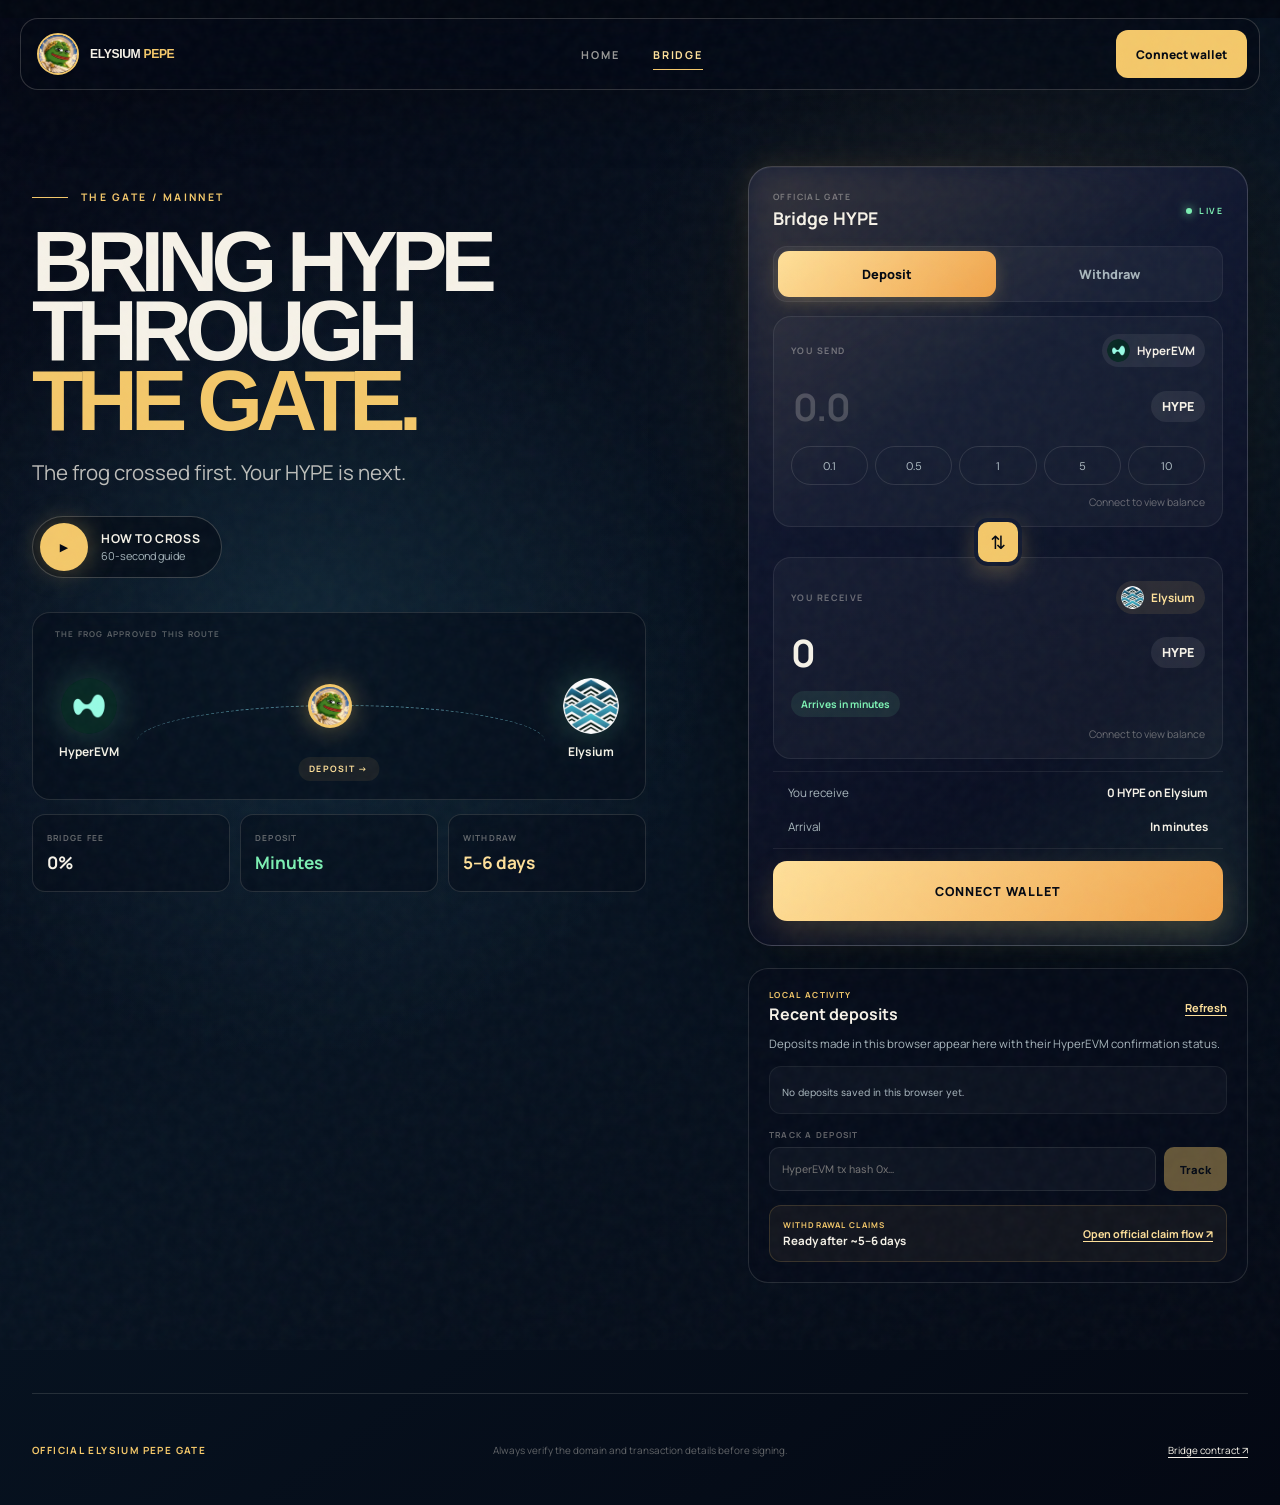
==== bridge/index.html @ a887db64 "Add Elysium Pepe bridge and celestial gate pass" ====
<!doctype html>
<html lang="en">
  <head>
    <meta charset="UTF-8" />
    <meta name="viewport" content="width=device-width, initial-scale=1.0" />
    <meta name="description" content="Bridge HYPE between HyperEVM and Elysium through the official Elysium gateway." />
    <meta property="og:title" content="Elysium Pepe Bridge — Cross the Gate" />
    <meta property="og:description" content="The frog crossed first. Your HYPE is next." />
    <meta property="og:type" content="website" />
    <meta property="og:url" content="https://elysiumpepe.xyz/bridge/" />
    <meta property="og:image" content="https://elysiumpepe.xyz/assets/elysium-pepe-banner.webp" />
    <meta name="twitter:card" content="summary_large_image" />
    <meta name="theme-color" content="#030a11" />
    <title>Elysium Pepe Bridge — Cross the Gate</title>
    <link rel="canonical" href="https://elysiumpepe.xyz/bridge/" />
    <link rel="icon" href="../assets/elysium-pepe-avatar.webp" />
    <link rel="preconnect" href="https://fonts.googleapis.com" />
    <link rel="preconnect" href="https://fonts.gstatic.com" crossorigin />
    <link href="https://fonts.googleapis.com/css2?family=DM+Sans:wght@400;500;600;700&family=Manrope:wght@400;500;600;700;800&family=Syncopate:wght@400;700&display=swap" rel="stylesheet" />
    <link rel="stylesheet" href="bridge.css?v=20261029-1" />
    <script src="bridge.js?v=20261029-1" defer></script>
  </head>
  <body>
    <a class="skip-link" href="#bridge-main">Skip to bridge</a>
    <div class="bridge-grain" aria-hidden="true"></div>
    <div class="orbit-field" aria-hidden="true"><i></i><i></i><i></i></div>

    <header class="bridge-header">
      <a class="bridge-brand" href="/" aria-label="Elysium Pepe home">
        <img src="../assets/elysium-pepe-avatar.webp" alt="" />
        <span>ELYSIUM <b>PEPE</b></span>
      </a>
      <nav aria-label="Primary navigation">
        <a href="/">Home</a>
        <a class="is-active" href="/bridge/" aria-current="page">Bridge</a>
      </nav>
      <button class="wallet-button" type="button" data-connect>Connect wallet</button>
    </header>

    <main id="bridge-main" class="bridge-layout">
      <section class="bridge-story" aria-labelledby="bridge-title">
        <p class="bridge-kicker"><span></span> THE GATE / MAINNET</p>
        <h1 id="bridge-title">BRING HYPE<br />THROUGH<br /><em>THE GATE.</em></h1>
        <p class="bridge-lead">The frog crossed first. Your HYPE is next.</p>
        <button class="guide-button" type="button" data-guide-open>
          <span class="play-icon" aria-hidden="true">▶</span>
          <span><strong>How to cross</strong><small>60-second guide</small></span>
        </button>

        <div class="route-card" aria-label="Bridge route from HyperEVM to Elysium">
          <div class="route-node">
            <img src="../assets/hyperevm.png" alt="HyperEVM" />
            <strong>HyperEVM</strong>
          </div>
          <div class="route-line" aria-hidden="true">
            <span class="route-frog"><img src="../assets/elysium-pepe-avatar.webp" alt="" /></span>
          </div>
          <div class="route-node route-node-destination">
            <img src="../assets/elysium-chain.png" alt="Elysium" />
            <strong>Elysium</strong>
          </div>
          <span class="route-label" data-route-label>DEPOSIT →</span>
        </div>

        <div class="bridge-facts">
          <div><span>BRIDGE FEE</span><strong>0%</strong></div>
          <div><span>DEPOSIT</span><strong class="mint">Minutes</strong></div>
          <div><span>WITHDRAW</span><strong class="gold">5–6 days</strong></div>
        </div>
      </section>

      <section class="bridge-console" aria-label="HYPE bridge">
        <div class="console-topline">
          <div>
            <span>OFFICIAL GATE</span>
            <strong>Bridge HYPE</strong>
          </div>
          <span class="gate-live"><i></i> LIVE</span>
        </div>

        <div class="direction-tabs" role="group" aria-label="Bridge direction">
          <button type="button" class="is-active" data-direction="deposit" aria-pressed="true">Deposit</button>
          <button type="button" data-direction="withdraw" aria-pressed="false">Withdraw</button>
        </div>

        <div class="amount-card source-card">
          <div class="amount-label">
            <label for="bridge-amount">You send</label>
            <span class="chain-chip" data-source-chain><img src="../assets/hyperevm.png" alt="" /> HyperEVM</span>
          </div>
          <div class="amount-row">
            <input id="bridge-amount" type="text" inputmode="decimal" autocomplete="off" placeholder="0.0" aria-describedby="source-balance" />
            <span class="token-chip">HYPE</span>
          </div>
          <div class="quick-row" role="group" aria-label="Quick amounts">
            <button type="button" data-amount="0.1">0.1</button>
            <button type="button" data-amount="0.5">0.5</button>
            <button type="button" data-amount="1">1</button>
            <button type="button" data-amount="5">5</button>
            <button type="button" data-amount="10">10</button>
          </div>
          <span id="source-balance" class="balance" data-source-balance>Connect to view balance</span>
        </div>

        <button class="switch-button" type="button" data-switch aria-label="Switch bridge direction">⇅</button>

        <div class="amount-card receive-card">
          <div class="amount-label">
            <span>You receive</span>
            <span class="chain-chip chain-chip-elysium" data-destination-chain><img src="../assets/elysium-chain.png" alt="" /> Elysium</span>
          </div>
          <div class="amount-row">
            <output data-receive>0.0</output>
            <span class="token-chip">HYPE</span>
          </div>
          <span class="arrival mint" data-arrival>Arrives in minutes</span>
          <span class="balance" data-destination-balance>Connect to view balance</span>
        </div>

        <dl class="route-summary">
          <div><dt>You receive</dt><dd><span data-summary-amount>0</span> HYPE on <span data-summary-chain>Elysium</span></dd></div>
          <div><dt data-timing-label>Arrival</dt><dd data-timing>In minutes</dd></div>
        </dl>

        <div class="transaction-state" role="status" aria-live="polite" data-phase hidden></div>
        <button class="primary-action" type="button" data-primary>Connect wallet</button>
        <p class="withdraw-note" data-withdraw-note hidden>Withdrawals take two steps: start here, then claim on HyperEVM after the waiting period.</p>
      </section>

      <section class="activity-panel" aria-label="Bridge activity">
        <div class="activity-head">
          <div><span>LOCAL ACTIVITY</span><h2>Recent deposits</h2></div>
          <button type="button" data-refresh>Refresh</button>
        </div>
        <p class="activity-copy">Deposits made in this browser appear here with their HyperEVM confirmation status.</p>
        <ul class="deposit-list" data-deposit-list></ul>
        <form class="track-form" data-track-form>
          <label for="track-hash">Track a deposit</label>
          <div><input id="track-hash" type="text" placeholder="HyperEVM tx hash 0x…" autocomplete="off" spellcheck="false" /><button type="submit" data-track disabled>Track</button></div>
          <p role="alert" data-track-error hidden></p>
        </form>
        <div class="claim-card">
          <div><span>WITHDRAWAL CLAIMS</span><strong>Ready after ~5–6 days</strong></div>
          <a href="https://elysiumcat.com/bridge/" target="_blank" rel="noreferrer">Open official claim flow ↗</a>
        </div>
      </section>
    </main>

    <footer class="bridge-footer">
      <span>OFFICIAL ELYSIUM PEPE GATE</span>
      <p>Always verify the domain and transaction details before signing.</p>
      <a href="https://hyperevmscan.io/address/0xce59f8B65ad41C9DAE4c07A0571a39824bD92cff" target="_blank" rel="noreferrer">Bridge contract ↗</a>
    </footer>

    <dialog class="guide-modal" data-guide-modal aria-labelledby="guide-title">
      <div class="guide-card">
        <button class="modal-close" type="button" data-guide-close aria-label="Close guide">×</button>
        <p>FIELD MANUAL / 001</p>
        <h2 id="guide-title">How to cross the gate</h2>
        <ol>
          <li><span>01</span><div><strong>Connect your wallet</strong><p>Use the address that should receive HYPE on the destination chain.</p></div></li>
          <li><span>02</span><div><strong>Choose a direction</strong><p>Deposit from HyperEVM or start a withdrawal from Elysium.</p></div></li>
          <li><span>03</span><div><strong>Enter HYPE and review</strong><p>The bridge fee is 0%; network gas still applies.</p></div></li>
          <li><span>04</span><div><strong>Confirm in your wallet</strong><p>Deposits arrive in minutes. Withdrawals require a claim after about 5–6 days.</p></div></li>
        </ol>
        <button class="guide-done" type="button" data-guide-close>Got it — open the gate</button>
      </div>
    </dialog>

    <div class="bridge-toast" role="status" aria-live="polite" data-toast></div>
  </body>
</html>
---- bridge/bridge.css ----
:root {
  --night: #030812;
  --night-2: #071321;
  --panel: rgba(8, 15, 31, 0.82);
  --panel-2: rgba(13, 22, 42, 0.9);
  --ivory: #f6f2e8;
  --muted: #a8b6bd;
  --faint: rgba(246, 242, 232, 0.38);
  --line: rgba(246, 242, 232, 0.13);
  --gold: #f4c86a;
  --gold-soft: #ffe19a;
  --cyan: #8eeeff;
  --mint: #7cf0b3;
  --danger: #ff9d9d;
  --shell: min(1280px, calc(100% - 64px));
}

* { box-sizing: border-box; }

html { color-scheme: dark; background: var(--night); }

body {
  min-height: 100vh;
  margin: 0;
  overflow-x: hidden;
  color: var(--ivory);
  background:
    radial-gradient(circle at 23% 42%, rgba(62, 138, 165, .18), transparent 26rem),
    radial-gradient(circle at 78% 20%, rgba(244, 200, 106, .08), transparent 24rem),
    linear-gradient(145deg, #040815, #071321 52%, #040813);
  font-family: "Manrope", "DM Sans", system-ui, sans-serif;
  -webkit-font-smoothing: antialiased;
}

body.modal-open { overflow: hidden; }

button, input { font: inherit; }
button, a { -webkit-tap-highlight-color: transparent; }
a { color: inherit; }
img { display: block; max-width: 100%; }

::selection { color: var(--night); background: var(--gold); }

:focus-visible {
  outline: 2px solid var(--gold-soft);
  outline-offset: 3px;
}

.skip-link {
  position: fixed;
  top: 10px;
  left: 10px;
  z-index: 200;
  padding: 10px 16px;
  color: var(--night);
  background: var(--ivory);
  border-radius: 999px;
  font-weight: 800;
  transform: translateY(-150%);
}

.skip-link:focus { transform: none; }

.bridge-grain {
  position: fixed;
  inset: -50%;
  z-index: 80;
  pointer-events: none;
  opacity: .045;
  background-image: url("data:image/svg+xml,%3Csvg viewBox='0 0 180 180' xmlns='http://www.w3.org/2000/svg'%3E%3Cfilter id='n'%3E%3CfeTurbulence type='fractalNoise' baseFrequency='.9' numOctaves='3' stitchTiles='stitch'/%3E%3C/filter%3E%3Crect width='100%25' height='100%25' filter='url(%23n)' opacity='.8'/%3E%3C/svg%3E");
}

.orbit-field {
  position: fixed;
  inset: 0;
  z-index: -1;
  overflow: hidden;
  pointer-events: none;
}

.orbit-field::before {
  content: "";
  position: absolute;
  inset: 0;
  opacity: .62;
  background-image:
    radial-gradient(circle, rgba(255,255,255,.65) 0 1px, transparent 1.3px),
    radial-gradient(circle, rgba(142,238,255,.44) 0 1px, transparent 1.4px);
  background-size: 131px 131px, 197px 197px;
  background-position: 12px 19px, 55px 76px;
  mask-image: linear-gradient(to bottom, #000, transparent 82%);
}

.orbit-field i {
  position: absolute;
  left: 50%;
  top: 54%;
  width: 140vw;
  aspect-ratio: 2.4;
  border: 1px solid rgba(142,238,255,.15);
  border-radius: 50%;
  transform: translate(-50%, -50%) rotate(-7deg);
}

.orbit-field i:nth-child(2) { width: 112vw; border-color: rgba(244,200,106,.17); transform: translate(-50%, -50%) rotate(8deg); }
.orbit-field i:nth-child(3) { width: 83vw; border-style: dashed; transform: translate(-50%, -50%) rotate(-15deg); }

.bridge-header {
  width: min(1360px, calc(100% - 40px));
  height: 72px;
  margin: 18px auto 0;
  padding: 10px 12px 10px 16px;
  display: grid;
  grid-template-columns: 1fr auto 1fr;
  align-items: center;
  gap: 26px;
  background: rgba(3, 8, 18, .67);
  border: 1px solid rgba(246,242,232,.18);
  border-radius: 18px;
  box-shadow: 0 18px 60px rgba(0,0,0,.24);
  backdrop-filter: blur(18px) saturate(130%);
}

.bridge-brand {
  width: fit-content;
  display: inline-flex;
  align-items: center;
  gap: 11px;
  text-decoration: none;
}

.bridge-brand img {
  width: 42px;
  aspect-ratio: 1;
  object-fit: cover;
  border: 2px solid var(--gold);
  border-radius: 50%;
}

.bridge-brand span {
  font-family: "Syncopate", sans-serif;
  font-size: .76rem;
  font-weight: 700;
  letter-spacing: -.03em;
}

.bridge-brand b { color: var(--gold); }

.bridge-header nav { display: flex; align-items: center; gap: 34px; }

.bridge-header nav a {
  position: relative;
  color: rgba(246,242,232,.62);
  font-size: .68rem;
  font-weight: 700;
  letter-spacing: .16em;
  text-decoration: none;
  text-transform: uppercase;
}

.bridge-header nav a.is-active { color: var(--gold-soft); }

.bridge-header nav a.is-active::after {
  content: "";
  position: absolute;
  right: 0;
  bottom: -8px;
  left: 0;
  height: 1px;
  background: var(--gold);
}

.wallet-button {
  justify-self: end;
  min-height: 48px;
  padding: 0 20px;
  color: var(--night);
  background: var(--gold);
  border: 0;
  border-radius: 12px;
  font-size: .75rem;
  font-weight: 800;
  cursor: pointer;
  transition: transform .2s ease, background .2s ease;
}

.wallet-button:hover { background: var(--gold-soft); transform: translateY(-2px); }
.wallet-button.is-connected { color: var(--mint); background: rgba(124,240,179,.1); border: 1px solid rgba(124,240,179,.3); }

.bridge-layout {
  width: var(--shell);
  margin: 0 auto;
  padding: 76px 0 110px;
  display: grid;
  grid-template-columns: minmax(0, 1fr) 500px;
  grid-template-areas:
    "story console"
    "story activity";
  align-items: start;
  gap: 22px 8vw;
}

.bridge-story { grid-area: story; position: sticky; top: 28px; padding: 24px 0 30px; }

.bridge-kicker {
  margin: 0 0 24px;
  display: flex;
  align-items: center;
  gap: 13px;
  color: var(--gold);
  font-size: .65rem;
  font-weight: 700;
  letter-spacing: .22em;
}

.bridge-kicker span { width: 36px; height: 1px; background: currentColor; }

h1, h2, p { margin-top: 0; }

h1 {
  margin-bottom: 22px;
  font-family: "Syncopate", sans-serif;
  font-size: clamp(3.6rem, 6.6vw, 7.4rem);
  line-height: .82;
  letter-spacing: -.08em;
}

h1 em { color: var(--gold); font-style: normal; }

.bridge-lead { margin-bottom: 30px; color: rgba(246,242,232,.76); font-size: clamp(1.05rem, 1.6vw, 1.32rem); }

.guide-button {
  min-height: 62px;
  padding: 6px 21px 6px 7px;
  display: inline-flex;
  align-items: center;
  gap: 13px;
  color: var(--ivory);
  background: rgba(3,8,18,.54);
  border: 1px solid rgba(246,242,232,.22);
  border-radius: 999px;
  cursor: pointer;
  backdrop-filter: blur(14px);
  transition: transform .2s ease, border-color .2s ease;
}

.guide-button:hover { border-color: var(--gold); transform: translateY(-2px); }

.play-icon {
  width: 48px;
  aspect-ratio: 1;
  display: grid;
  place-items: center;
  color: var(--night);
  background: var(--gold);
  border-radius: 50%;
  font-size: .68rem;
  box-shadow: 0 0 28px rgba(244,200,106,.35);
}

.guide-button > span:last-child { display: grid; gap: 1px; text-align: left; }
.guide-button strong { font-size: .76rem; letter-spacing: .05em; text-transform: uppercase; }
.guide-button small { color: var(--muted); font-size: .68rem; }

.route-card {
  position: relative;
  min-height: 188px;
  margin-top: 34px;
  padding: 28px 26px 22px;
  display: grid;
  grid-template-columns: auto 1fr auto;
  align-items: center;
  gap: 18px;
  background: rgba(4, 12, 25, .62);
  border: 1px solid var(--line);
  border-radius: 18px;
  backdrop-filter: blur(14px);
}

.route-card::before {
  content: "THE FROG APPROVED THIS ROUTE";
  position: absolute;
  top: 15px;
  left: 22px;
  color: rgba(246,242,232,.34);
  font-size: .5rem;
  font-weight: 700;
  letter-spacing: .15em;
}

.route-node { padding-top: 20px; display: grid; justify-items: center; gap: 9px; }
.route-node img { width: 56px; aspect-ratio: 1; object-fit: cover; border-radius: 50%; filter: drop-shadow(0 0 18px rgba(124,240,179,.24)); }
.route-node strong { font-size: .75rem; }

.route-line { position: relative; height: 90px; }

.route-line::before {
  content: "";
  position: absolute;
  left: 0;
  right: 0;
  top: 50%;
  height: 72px;
  border-top: 1px dashed rgba(142,238,255,.5);
  border-radius: 50%;
  transform: translateY(-4px);
}

.route-frog {
  position: absolute;
  left: 42%;
  top: 22%;
  width: 44px;
  aspect-ratio: 1;
  padding: 3px;
  background: var(--gold);
  border-radius: 50%;
  box-shadow: 0 0 26px rgba(244,200,106,.4);
  animation: cross-gate 4.5s ease-in-out infinite alternate;
}

.route-frog img { width: 100%; height: 100%; object-fit: cover; border-radius: 50%; }

@keyframes cross-gate { to { transform: translateX(18px) translateY(-8px) rotate(7deg); } }

.route-label {
  position: absolute;
  left: 50%;
  bottom: 18px;
  padding: 6px 11px;
  color: var(--gold-soft);
  background: rgba(244,200,106,.08);
  border-radius: 999px;
  font-size: .55rem;
  font-weight: 700;
  letter-spacing: .14em;
  transform: translateX(-50%);
}

.bridge-facts { margin-top: 14px; display: grid; grid-template-columns: repeat(3, 1fr); gap: 10px; }

.bridge-facts div {
  min-height: 78px;
  padding: 14px;
  display: grid;
  align-content: center;
  gap: 8px;
  background: rgba(4,12,25,.55);
  border: 1px solid var(--line);
  border-radius: 13px;
}

.bridge-facts span { color: var(--faint); font-size: .52rem; font-weight: 700; letter-spacing: .15em; }
.bridge-facts strong { font-size: 1.08rem; }
.mint { color: var(--mint) !important; }
.gold { color: var(--gold-soft) !important; }

.bridge-console {
  grid-area: console;
  position: relative;
  min-width: 0;
  padding: 24px;
  background: linear-gradient(160deg, rgba(19,27,53,.96), rgba(7,12,28,.96));
  border: 1px solid rgba(246,242,232,.19);
  border-radius: 24px;
  box-shadow: 0 28px 90px rgba(0,0,0,.42), inset 0 1px rgba(255,255,255,.04);
  backdrop-filter: blur(20px) saturate(125%);
}

.bridge-console::before {
  content: "";
  position: absolute;
  inset: -1px;
  z-index: -1;
  border-radius: inherit;
  background: linear-gradient(145deg, rgba(244,200,106,.42), transparent 34%, transparent 70%, rgba(124,240,179,.28));
  filter: blur(14px);
  opacity: .35;
}

.console-topline { margin-bottom: 16px; display: flex; align-items: center; justify-content: space-between; gap: 20px; }
.console-topline > div { display: grid; gap: 3px; }
.console-topline span { color: var(--faint); font-size: .54rem; font-weight: 700; letter-spacing: .16em; }
.console-topline strong { font-size: 1.1rem; }
.console-topline .gate-live { display: flex; align-items: center; gap: 7px; color: var(--mint); }
.gate-live i { width: 6px; aspect-ratio: 1; background: currentColor; border-radius: 50%; box-shadow: 0 0 10px currentColor; }

.direction-tabs {
  padding: 4px;
  display: grid;
  grid-template-columns: 1fr 1fr;
  gap: 4px;
  background: rgba(255,255,255,.045);
  border: 1px solid rgba(255,255,255,.06);
  border-radius: 14px;
}

.direction-tabs button {
  min-height: 46px;
  color: var(--muted);
  background: transparent;
  border: 0;
  border-radius: 11px;
  font-size: .8rem;
  font-weight: 800;
  cursor: pointer;
}

.direction-tabs button.is-active { color: var(--night); background: linear-gradient(135deg, var(--gold-soft), #f0a34a); box-shadow: 0 5px 18px rgba(244,200,106,.24); }
.direction-tabs button:disabled { cursor: not-allowed; opacity: .55; }

.amount-card {
  position: relative;
  padding: 17px;
  background: rgba(255,255,255,.035);
  border: 1px solid rgba(255,255,255,.08);
  border-radius: 18px;
  transition: border-color .2s ease;
}

.source-card { margin-top: 14px; }
.source-card:focus-within { border-color: rgba(244,200,106,.55); }

.amount-label { display: flex; align-items: center; justify-content: space-between; gap: 18px; }
.amount-label label, .amount-label > span:first-child { color: var(--faint); font-size: .56rem; font-weight: 700; letter-spacing: .16em; text-transform: uppercase; }

.chain-chip {
  padding: 5px 10px 5px 5px;
  display: inline-flex;
  align-items: center;
  gap: 7px;
  color: var(--ivory);
  background: rgba(255,255,255,.07);
  border-radius: 999px;
  font-size: .73rem;
  font-weight: 700;
}

.chain-chip img { width: 23px; aspect-ratio: 1; object-fit: cover; border-radius: 50%; }
.chain-chip-elysium { color: var(--gold-soft); background: rgba(244,200,106,.1); }

.amount-row { margin: 13px 0; display: flex; align-items: center; gap: 12px; }
.amount-row input, .amount-row output { min-width: 0; flex: 1; color: var(--ivory); background: transparent; border: 0; font-size: 2.35rem; font-weight: 700; letter-spacing: -.04em; }
.amount-row input:focus { outline: 0; }
.amount-row input::placeholder { color: rgba(246,242,232,.22); }

.token-chip {
  padding: 7px 11px;
  color: var(--ivory);
  background: rgba(255,255,255,.08);
  border-radius: 999px;
  font-size: .78rem;
  font-weight: 800;
}

.quick-row { display: grid; grid-template-columns: repeat(5, 1fr); gap: 7px; }
.quick-row button {
  min-height: 39px;
  color: var(--muted);
  background: transparent;
  border: 1px solid rgba(246,242,232,.12);
  border-radius: 999px;
  font-family: "DM Sans", monospace;
  font-size: .7rem;
  cursor: pointer;
}
.quick-row button:hover, .quick-row button.is-active { color: var(--night); background: var(--gold); border-color: var(--gold); }
.quick-row button:disabled { cursor: not-allowed; opacity: .45; }

.balance { display: block; margin-top: 10px; color: var(--faint); font-size: .65rem; text-align: right; }

.switch-button {
  position: relative;
  z-index: 3;
  width: 48px;
  aspect-ratio: 1;
  margin: -9px auto;
  display: grid;
  place-items: center;
  color: var(--night);
  background: var(--gold);
  border: 4px solid #111a31;
  border-radius: 14px;
  box-shadow: 0 7px 22px rgba(244,200,106,.26);
  font-size: 1.15rem;
  cursor: pointer;
  transition: transform .25s ease;
}

.switch-button:hover { transform: rotate(180deg); }
.switch-button:disabled { cursor: not-allowed; opacity: .5; }

.receive-card { padding-top: 23px; }
.arrival { display: inline-flex; padding: 6px 10px; background: rgba(124,240,179,.09); border-radius: 999px; font-size: .64rem; font-weight: 700; }
.arrival.is-withdraw { color: var(--gold-soft) !important; background: rgba(244,200,106,.09); }

.route-summary { margin: 12px 0; padding: 4px 15px; border-block: 1px solid rgba(246,242,232,.08); }
.route-summary div { padding: 9px 0; display: flex; align-items: center; justify-content: space-between; gap: 22px; }
.route-summary dt { color: var(--muted); font-size: .73rem; }
.route-summary dd { margin: 0; font-size: .73rem; font-weight: 700; text-align: right; }

.transaction-state { margin-bottom: 12px; padding: 12px 14px; color: var(--ivory); background: rgba(142,238,255,.08); border: 1px solid rgba(142,238,255,.15); border-radius: 12px; font-size: .73rem; line-height: 1.5; }
.transaction-state.is-error { color: #ffd0d0; background: rgba(255,120,120,.09); border-color: rgba(255,120,120,.2); }
.transaction-state.is-success { color: var(--mint); background: rgba(124,240,179,.08); border-color: rgba(124,240,179,.2); }
.transaction-state a { text-underline-offset: 3px; }

.primary-action {
  width: 100%;
  min-height: 60px;
  color: var(--night);
  background: linear-gradient(135deg, var(--gold-soft), #f0a34a);
  border: 0;
  border-radius: 14px;
  font-size: .78rem;
  font-weight: 900;
  letter-spacing: .08em;
  text-transform: uppercase;
  cursor: pointer;
  box-shadow: 0 12px 30px rgba(244,200,106,.18);
}

.primary-action:hover { filter: brightness(1.06); }
.primary-action:disabled { cursor: not-allowed; opacity: .5; filter: grayscale(.25); }
.withdraw-note { margin: 12px 6px 0; color: var(--muted); font-size: .68rem; line-height: 1.5; text-align: center; }

.activity-panel {
  grid-area: activity;
  min-width: 0;
  padding: 20px;
  background: rgba(6,12,27,.7);
  border: 1px solid var(--line);
  border-radius: 20px;
  backdrop-filter: blur(14px);
}

.activity-head { display: flex; align-items: center; justify-content: space-between; gap: 20px; }
.activity-head > div { display: grid; gap: 3px; }
.activity-head span { color: var(--gold); font-size: .52rem; font-weight: 700; letter-spacing: .16em; }
.activity-head h2 { margin: 0; font-size: 1rem; }
.activity-head button { padding: 0; color: var(--gold-soft); background: none; border: 0; font-size: .69rem; font-weight: 700; text-decoration: underline; text-underline-offset: 3px; cursor: pointer; }
.activity-copy { margin: 10px 0 14px; color: var(--muted); font-size: .72rem; line-height: 1.5; }

.deposit-list { max-height: 290px; margin: 0; padding: 0; display: grid; gap: 8px; overflow-y: auto; list-style: none; }
.deposit-list:empty { display: none; }

.deposit-item { padding: 12px; background: rgba(255,255,255,.03); border: 1px solid rgba(255,255,255,.06); border-radius: 12px; }
.deposit-item > div { display: flex; align-items: center; justify-content: space-between; gap: 14px; }
.deposit-item strong { font-size: .73rem; }
.deposit-item span { color: var(--muted); font-family: "DM Sans", monospace; font-size: .64rem; }
.deposit-item a { color: var(--cyan); font-size: .65rem; text-underline-offset: 3px; }
.deposit-item button { color: var(--muted); background: none; border: 0; cursor: pointer; }
.status-pill { padding: 4px 8px; border-radius: 999px; font-family: "DM Sans", monospace !important; font-size: .56rem !important; }
.status-pill.pending { color: var(--gold-soft); background: rgba(244,200,106,.1); }
.status-pill.confirmed { color: var(--mint); background: rgba(124,240,179,.1); }
.status-pill.failed { color: var(--danger); background: rgba(255,120,120,.1); }

.track-form { margin-top: 15px; }
.track-form label { display: block; margin-bottom: 7px; color: var(--faint); font-size: .52rem; font-weight: 700; letter-spacing: .15em; text-transform: uppercase; }
.track-form > div { display: grid; grid-template-columns: 1fr auto; gap: 8px; }
.track-form input { min-width: 0; height: 44px; padding: 0 12px; color: var(--ivory); background: rgba(255,255,255,.035); border: 1px solid rgba(255,255,255,.09); border-radius: 10px; font-family: "DM Sans", monospace; font-size: .68rem; }
.track-form button { padding: 0 16px; color: var(--night); background: var(--gold); border: 0; border-radius: 10px; font-size: .7rem; font-weight: 800; cursor: pointer; }
.track-form button:disabled { cursor: not-allowed; opacity: .4; }
.track-form > p { margin: 8px 0 0; color: var(--danger); font-size: .68rem; }

.claim-card { margin-top: 14px; padding: 13px; display: flex; align-items: center; justify-content: space-between; gap: 16px; background: rgba(244,200,106,.055); border: 1px solid rgba(244,200,106,.16); border-radius: 12px; }
.claim-card > div { display: grid; gap: 3px; }
.claim-card span { color: var(--gold); font-size: .5rem; font-weight: 700; letter-spacing: .14em; }
.claim-card strong { font-size: .72rem; }
.claim-card a { color: var(--gold-soft); font-size: .67rem; font-weight: 700; text-underline-offset: 3px; }

.bridge-footer {
  width: var(--shell);
  min-height: 112px;
  margin: 0 auto;
  display: grid;
  grid-template-columns: 1fr auto 1fr;
  align-items: center;
  gap: 26px;
  border-top: 1px solid var(--line);
  color: var(--faint);
  font-size: .62rem;
}

.bridge-footer > span { color: var(--gold); font-weight: 700; letter-spacing: .14em; }
.bridge-footer p { margin: 0; text-align: center; }
.bridge-footer a { justify-self: end; color: var(--ivory); text-underline-offset: 3px; }

.guide-modal {
  width: min(620px, calc(100% - 28px));
  max-height: calc(100vh - 28px);
  padding: 0;
  color: var(--ivory);
  background: transparent;
  border: 0;
  overflow: visible;
}

.guide-modal::backdrop { background: rgba(1,5,10,.8); backdrop-filter: blur(8px); }

.guide-card {
  position: relative;
  padding: 32px;
  overflow: auto;
  background: linear-gradient(160deg, #111b31, #070d1a);
  border: 1px solid rgba(246,242,232,.2);
  border-radius: 22px;
  box-shadow: 0 30px 100px rgba(0,0,0,.62);
}

.modal-close { position: absolute; top: 16px; right: 16px; width: 38px; aspect-ratio: 1; color: var(--ivory); background: rgba(255,255,255,.06); border: 1px solid rgba(255,255,255,.08); border-radius: 50%; font-size: 1.2rem; cursor: pointer; }
.guide-card > p { margin-bottom: 10px; color: var(--gold); font-size: .57rem; font-weight: 700; letter-spacing: .16em; }
.guide-card h2 { margin: 0 50px 28px 0; font-family: "Syncopate", sans-serif; font-size: clamp(1.8rem, 5vw, 3rem); line-height: .95; letter-spacing: -.06em; }
.guide-card ol { margin: 0; padding: 0; display: grid; gap: 10px; list-style: none; }
.guide-card li { padding: 13px; display: grid; grid-template-columns: 42px 1fr; gap: 13px; background: rgba(255,255,255,.035); border-radius: 12px; }
.guide-card li > span { color: var(--gold); font-family: "Syncopate", sans-serif; font-weight: 700; }
.guide-card li div { display: grid; gap: 3px; }
.guide-card li strong { font-size: .82rem; }
.guide-card li p { margin: 0; color: var(--muted); font-size: .72rem; line-height: 1.5; }
.guide-done { width: 100%; min-height: 52px; margin-top: 18px; color: var(--night); background: var(--gold); border: 0; border-radius: 12px; font-size: .74rem; font-weight: 800; cursor: pointer; }

.bridge-toast {
  position: fixed;
  left: 50%;
  bottom: 22px;
  z-index: 210;
  padding: 12px 18px;
  color: var(--night);
  background: var(--ivory);
  border-radius: 999px;
  box-shadow: 0 16px 50px rgba(0,0,0,.4);
  font-size: .72rem;
  font-weight: 800;
  opacity: 0;
  pointer-events: none;
  transform: translate(-50%, 18px);
  transition: opacity .2s ease, transform .2s ease;
}

.bridge-toast.is-visible { opacity: 1; transform: translate(-50%, 0); }

@media (max-width: 1040px) {
  :root { --shell: min(100% - 40px, 920px); }
  .bridge-layout { grid-template-columns: 1fr; grid-template-areas: "story" "console" "activity"; gap: 22px; }
  .bridge-story { position: static; }
  .bridge-story h1 { max-width: 900px; }
  .route-card, .bridge-facts { max-width: 720px; }
  .bridge-console, .activity-panel { width: min(100%, 620px); margin-inline: auto; }
}

@media (max-width: 720px) {
  :root { --shell: min(100% - 24px, 620px); }
  .bridge-header { width: calc(100% - 20px); height: 64px; margin-top: 10px; grid-template-columns: 1fr auto; }
  .bridge-header nav { display: none; }
  .bridge-brand img { width: 36px; }
  .bridge-brand span { display: none; }
  .wallet-button { min-height: 44px; padding-inline: 14px; font-size: .68rem; }
  .bridge-layout { padding: 60px 0 80px; }
  h1 { font-size: clamp(3rem, 15vw, 5.2rem); }
  .bridge-lead { font-size: 1rem; }
  .route-card { min-height: 170px; padding-inline: 16px; }
  .route-card::before { left: 16px; }
  .route-node img { width: 48px; }
  .route-node strong { font-size: .65rem; }
  .bridge-facts div { padding: 11px; }
  .bridge-facts strong { font-size: .9rem; }
  .bridge-console { width: 100%; min-width: 0; padding: 16px; border-radius: 18px; }
  .amount-card { padding: 14px; }
  .amount-label { gap: 9px; }
  .chain-chip { padding-right: 8px; font-size: .65rem; }
  .amount-row input, .amount-row output { font-size: 2rem; }
  .quick-row { gap: 5px; }
  .quick-row button { font-size: .62rem; }
  .route-summary div { align-items: flex-start; }
  .activity-panel { padding: 16px; }
  .claim-card { align-items: flex-start; flex-direction: column; }
  .bridge-footer { min-height: 160px; padding: 30px 0; grid-template-columns: 1fr; text-align: center; }
  .bridge-footer a { justify-self: center; }
  .guide-card { padding: 25px 18px 18px; }
}

@media (prefers-reduced-motion: reduce) {
  *, *::before, *::after { animation-duration: .01ms !important; animation-iteration-count: 1 !important; scroll-behavior: auto !important; }
}
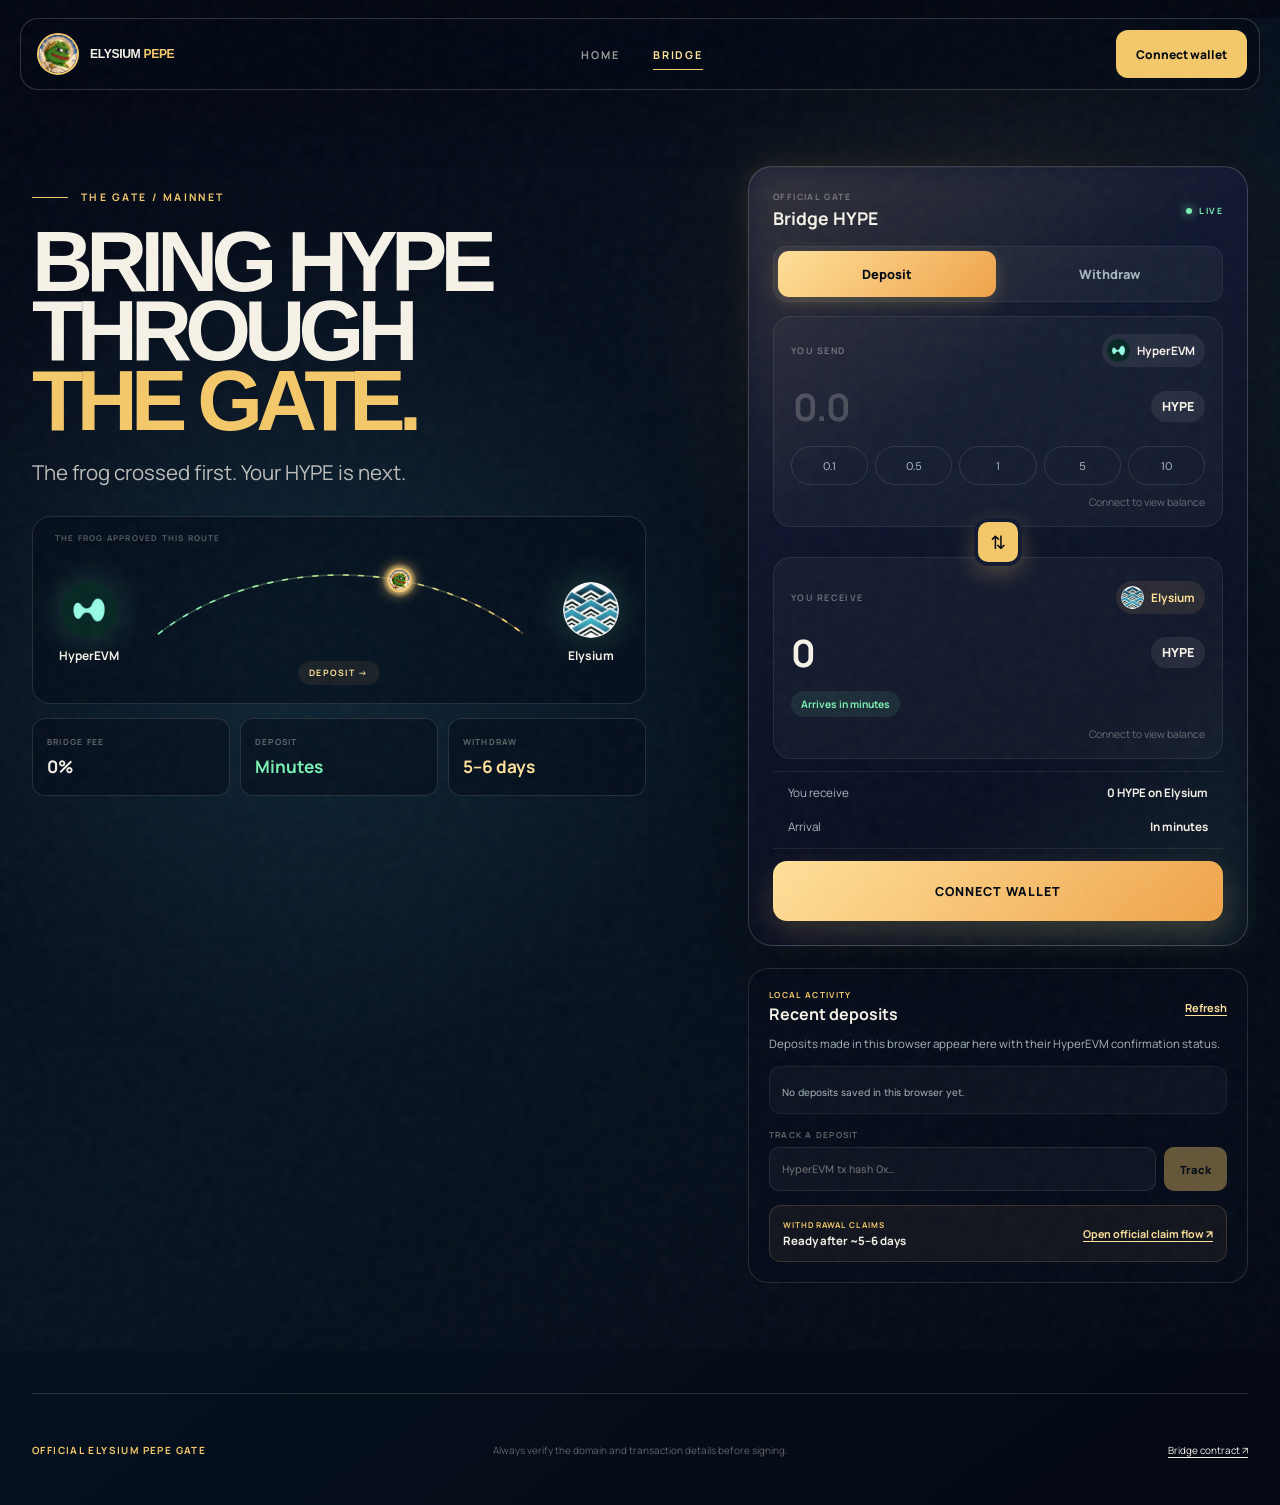
==== commit 3fb2a72a: "Sharpen bridge route motion and remove tutorial" ====
--- a/bridge/index.html
+++ b/bridge/index.html
@@ -17,8 +17,8 @@
     <link rel="preconnect" href="https://fonts.googleapis.com" />
     <link rel="preconnect" href="https://fonts.gstatic.com" crossorigin />
     <link href="https://fonts.googleapis.com/css2?family=DM+Sans:wght@400;500;600;700&family=Manrope:wght@400;500;600;700;800&family=Syncopate:wght@400;700&display=swap" rel="stylesheet" />
-    <link rel="stylesheet" href="bridge.css?v=20261029-1" />
-    <script src="bridge.js?v=20261029-1" defer></script>
+    <link rel="stylesheet" href="bridge.css?v=20261029-2" />
+    <script src="bridge.js?v=20261029-2" defer></script>
   </head>
   <body>
     <a class="skip-link" href="#bridge-main">Skip to bridge</a>
@@ -42,10 +42,6 @@
         <p class="bridge-kicker"><span></span> THE GATE / MAINNET</p>
         <h1 id="bridge-title">BRING HYPE<br />THROUGH<br /><em>THE GATE.</em></h1>
         <p class="bridge-lead">The frog crossed first. Your HYPE is next.</p>
-        <button class="guide-button" type="button" data-guide-open>
-          <span class="play-icon" aria-hidden="true">▶</span>
-          <span><strong>How to cross</strong><small>60-second guide</small></span>
-        </button>
 
         <div class="route-card" aria-label="Bridge route from HyperEVM to Elysium">
           <div class="route-node">
@@ -53,7 +49,28 @@
             <strong>HyperEVM</strong>
           </div>
           <div class="route-line" aria-hidden="true">
-            <span class="route-frog"><img src="../assets/elysium-pepe-avatar.webp" alt="" /></span>
+            <svg viewBox="0 0 480 120" role="presentation">
+              <defs>
+                <linearGradient id="routeGradient" x1="0" y1="0" x2="1" y2="0">
+                  <stop offset="0%" stop-color="#7cf0b3" />
+                  <stop offset="100%" stop-color="#f4c86a" />
+                </linearGradient>
+                <radialGradient id="travelerGlow">
+                  <stop offset="0%" stop-color="#fff" />
+                  <stop offset="45%" stop-color="#ffe19a" />
+                  <stop offset="100%" stop-color="#f4c86a" stop-opacity="0" />
+                </radialGradient>
+                <clipPath id="frogTravelerClip"><circle r="13" /></clipPath>
+              </defs>
+              <path class="route-track" d="M12 86 C 138 -12, 342 -12, 468 86" />
+              <path class="route-dashes" d="M12 86 C 138 -12, 342 -12, 468 86" />
+              <g class="route-traveler">
+                <circle r="22" fill="url(#travelerGlow)" />
+                <circle r="15" fill="#f4c86a" />
+                <image href="../assets/elysium-pepe-avatar.webp" x="-13" y="-13" width="26" height="26" clip-path="url(#frogTravelerClip)" preserveAspectRatio="xMidYMid slice" />
+                <animateMotion data-route-motion dur="2.15s" repeatCount="indefinite" path="M12 86 C 138 -12, 342 -12, 468 86" />
+              </g>
+            </svg>
           </div>
           <div class="route-node route-node-destination">
             <img src="../assets/elysium-chain.png" alt="Elysium" />
@@ -152,21 +169,6 @@
       <a href="https://hyperevmscan.io/address/0xce59f8B65ad41C9DAE4c07A0571a39824bD92cff" target="_blank" rel="noreferrer">Bridge contract ↗</a>
     </footer>
 
-    <dialog class="guide-modal" data-guide-modal aria-labelledby="guide-title">
-      <div class="guide-card">
-        <button class="modal-close" type="button" data-guide-close aria-label="Close guide">×</button>
-        <p>FIELD MANUAL / 001</p>
-        <h2 id="guide-title">How to cross the gate</h2>
-        <ol>
-          <li><span>01</span><div><strong>Connect your wallet</strong><p>Use the address that should receive HYPE on the destination chain.</p></div></li>
-          <li><span>02</span><div><strong>Choose a direction</strong><p>Deposit from HyperEVM or start a withdrawal from Elysium.</p></div></li>
-          <li><span>03</span><div><strong>Enter HYPE and review</strong><p>The bridge fee is 0%; network gas still applies.</p></div></li>
-          <li><span>04</span><div><strong>Confirm in your wallet</strong><p>Deposits arrive in minutes. Withdrawals require a claim after about 5–6 days.</p></div></li>
-        </ol>
-        <button class="guide-done" type="button" data-guide-close>Got it — open the gate</button>
-      </div>
-    </dialog>
-
     <div class="bridge-toast" role="status" aria-live="polite" data-toast></div>
   </body>
 </html>
--- a/bridge/bridge.css
+++ b/bridge/bridge.css
@@ -32,8 +32,6 @@
   -webkit-font-smoothing: antialiased;
 }
 
-body.modal-open { overflow: hidden; }
-
 button, input { font: inherit; }
 button, a { -webkit-tap-highlight-color: transparent; }
 a { color: inherit; }
@@ -227,45 +225,12 @@
 
 h1 em { color: var(--gold); font-style: normal; }
 
-.bridge-lead { margin-bottom: 30px; color: rgba(246,242,232,.76); font-size: clamp(1.05rem, 1.6vw, 1.32rem); }
-
-.guide-button {
-  min-height: 62px;
-  padding: 6px 21px 6px 7px;
-  display: inline-flex;
-  align-items: center;
-  gap: 13px;
-  color: var(--ivory);
-  background: rgba(3,8,18,.54);
-  border: 1px solid rgba(246,242,232,.22);
-  border-radius: 999px;
-  cursor: pointer;
-  backdrop-filter: blur(14px);
-  transition: transform .2s ease, border-color .2s ease;
-}
-
-.guide-button:hover { border-color: var(--gold); transform: translateY(-2px); }
-
-.play-icon {
-  width: 48px;
-  aspect-ratio: 1;
-  display: grid;
-  place-items: center;
-  color: var(--night);
-  background: var(--gold);
-  border-radius: 50%;
-  font-size: .68rem;
-  box-shadow: 0 0 28px rgba(244,200,106,.35);
-}
-
-.guide-button > span:last-child { display: grid; gap: 1px; text-align: left; }
-.guide-button strong { font-size: .76rem; letter-spacing: .05em; text-transform: uppercase; }
-.guide-button small { color: var(--muted); font-size: .68rem; }
+.bridge-lead { margin-bottom: 0; color: rgba(246,242,232,.76); font-size: clamp(1.05rem, 1.6vw, 1.32rem); }
 
 .route-card {
   position: relative;
   min-height: 188px;
-  margin-top: 34px;
+  margin-top: 30px;
   padding: 28px 26px 22px;
   display: grid;
   grid-template-columns: auto 1fr auto;
@@ -292,36 +257,14 @@
 .route-node img { width: 56px; aspect-ratio: 1; object-fit: cover; border-radius: 50%; filter: drop-shadow(0 0 18px rgba(124,240,179,.24)); }
 .route-node strong { font-size: .75rem; }
 
-.route-line { position: relative; height: 90px; }
-
-.route-line::before {
-  content: "";
-  position: absolute;
-  left: 0;
-  right: 0;
-  top: 50%;
-  height: 72px;
-  border-top: 1px dashed rgba(142,238,255,.5);
-  border-radius: 50%;
-  transform: translateY(-4px);
-}
-
-.route-frog {
-  position: absolute;
-  left: 42%;
-  top: 22%;
-  width: 44px;
-  aspect-ratio: 1;
-  padding: 3px;
-  background: var(--gold);
-  border-radius: 50%;
-  box-shadow: 0 0 26px rgba(244,200,106,.4);
-  animation: cross-gate 4.5s ease-in-out infinite alternate;
-}
-
-.route-frog img { width: 100%; height: 100%; object-fit: cover; border-radius: 50%; }
-
-@keyframes cross-gate { to { transform: translateX(18px) translateY(-8px) rotate(7deg); } }
+.route-line { position: relative; height: 96px; }
+.route-line svg { width: 100%; height: 100%; overflow: visible; }
+.route-track { fill: none; stroke: url(#routeGradient); stroke-width: 2; opacity: .28; }
+.route-dashes { fill: none; stroke: url(#routeGradient); stroke-width: 2; stroke-dasharray: 6 13; stroke-linecap: round; animation: route-flow .72s linear infinite; }
+.route-traveler { filter: drop-shadow(0 0 8px rgba(244,200,106,.82)); }
+.route-card.is-withdraw .route-dashes { animation-direction: reverse; }
+
+@keyframes route-flow { to { stroke-dashoffset: -38; } }
 
 .route-label {
   position: absolute;
@@ -584,39 +527,6 @@
 .bridge-footer > span { color: var(--gold); font-weight: 700; letter-spacing: .14em; }
 .bridge-footer p { margin: 0; text-align: center; }
 .bridge-footer a { justify-self: end; color: var(--ivory); text-underline-offset: 3px; }
-
-.guide-modal {
-  width: min(620px, calc(100% - 28px));
-  max-height: calc(100vh - 28px);
-  padding: 0;
-  color: var(--ivory);
-  background: transparent;
-  border: 0;
-  overflow: visible;
-}
-
-.guide-modal::backdrop { background: rgba(1,5,10,.8); backdrop-filter: blur(8px); }
-
-.guide-card {
-  position: relative;
-  padding: 32px;
-  overflow: auto;
-  background: linear-gradient(160deg, #111b31, #070d1a);
-  border: 1px solid rgba(246,242,232,.2);
-  border-radius: 22px;
-  box-shadow: 0 30px 100px rgba(0,0,0,.62);
-}
-
-.modal-close { position: absolute; top: 16px; right: 16px; width: 38px; aspect-ratio: 1; color: var(--ivory); background: rgba(255,255,255,.06); border: 1px solid rgba(255,255,255,.08); border-radius: 50%; font-size: 1.2rem; cursor: pointer; }
-.guide-card > p { margin-bottom: 10px; color: var(--gold); font-size: .57rem; font-weight: 700; letter-spacing: .16em; }
-.guide-card h2 { margin: 0 50px 28px 0; font-family: "Syncopate", sans-serif; font-size: clamp(1.8rem, 5vw, 3rem); line-height: .95; letter-spacing: -.06em; }
-.guide-card ol { margin: 0; padding: 0; display: grid; gap: 10px; list-style: none; }
-.guide-card li { padding: 13px; display: grid; grid-template-columns: 42px 1fr; gap: 13px; background: rgba(255,255,255,.035); border-radius: 12px; }
-.guide-card li > span { color: var(--gold); font-family: "Syncopate", sans-serif; font-weight: 700; }
-.guide-card li div { display: grid; gap: 3px; }
-.guide-card li strong { font-size: .82rem; }
-.guide-card li p { margin: 0; color: var(--muted); font-size: .72rem; line-height: 1.5; }
-.guide-done { width: 100%; min-height: 52px; margin-top: 18px; color: var(--night); background: var(--gold); border: 0; border-radius: 12px; font-size: .74rem; font-weight: 800; cursor: pointer; }
 
 .bridge-toast {
   position: fixed;
@@ -675,7 +585,6 @@
   .claim-card { align-items: flex-start; flex-direction: column; }
   .bridge-footer { min-height: 160px; padding: 30px 0; grid-template-columns: 1fr; text-align: center; }
   .bridge-footer a { justify-self: center; }
-  .guide-card { padding: 25px 18px 18px; }
 }
 
 @media (prefers-reduced-motion: reduce) {
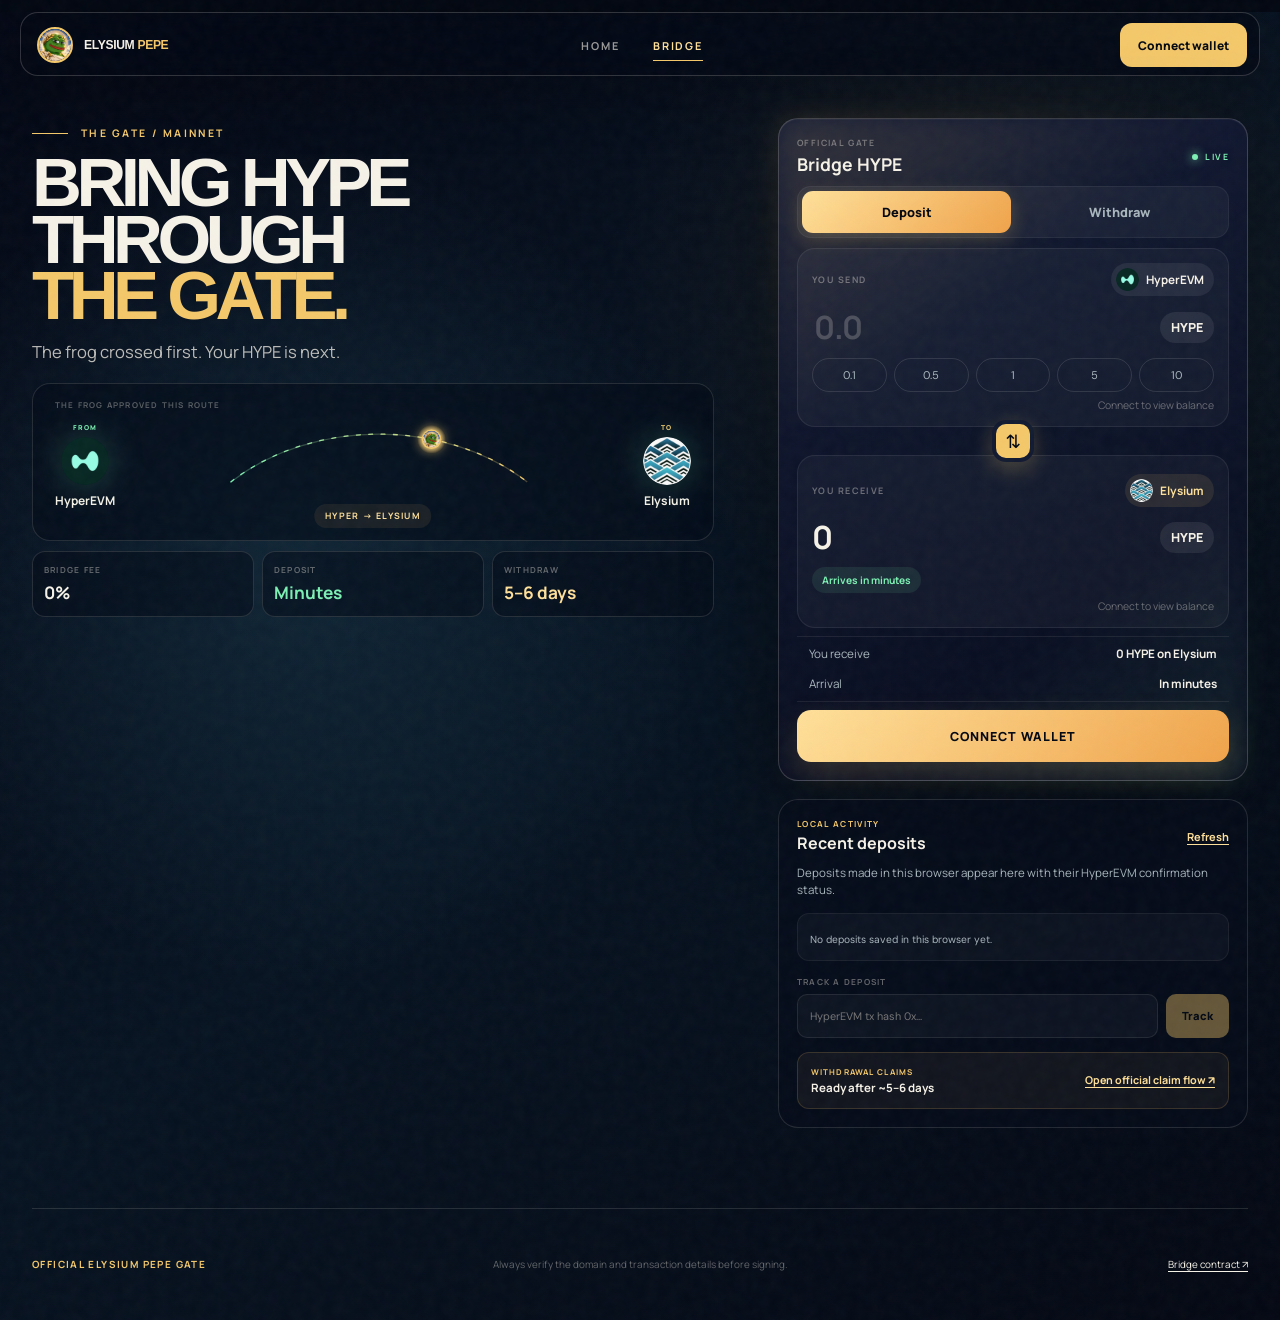
==== commit e29d8bcf: "Compact bridge layout and harden wallet connection" ====
--- a/bridge/index.html
+++ b/bridge/index.html
@@ -16,9 +16,9 @@
     <link rel="icon" href="../assets/elysium-pepe-avatar.webp" />
     <link rel="preconnect" href="https://fonts.googleapis.com" />
     <link rel="preconnect" href="https://fonts.gstatic.com" crossorigin />
-    <link href="https://fonts.googleapis.com/css2?family=DM+Sans:wght@400;500;600;700&family=Manrope:wght@400;500;600;700;800&family=Syncopate:wght@400;700&display=swap" rel="stylesheet" />
-    <link rel="stylesheet" href="bridge.css?v=20261029-2" />
-    <script src="bridge.js?v=20261029-2" defer></script>
+    <link href="https://fonts.googleapis.com/css2?family=DM+Sans:wght@400;500;600;700&amp;family=Manrope:wght@400;500;600;700;800&amp;family=Syncopate:wght@400;700&amp;display=swap" rel="stylesheet" />
+    <link rel="stylesheet" href="bridge.css?v=20261029-4" />
+    <script src="bridge.js?v=20261029-4" defer></script>
   </head>
   <body>
     <a class="skip-link" href="#bridge-main">Skip to bridge</a>
@@ -76,7 +76,7 @@
             <img src="../assets/elysium-chain.png" alt="Elysium" />
             <strong>Elysium</strong>
           </div>
-          <span class="route-label" data-route-label>DEPOSIT →</span>
+          <span class="route-label" data-route-label>HYPER → ELYSIUM</span>
         </div>
 
         <div class="bridge-facts">
@@ -86,6 +86,7 @@
         </div>
       </section>
 
+      <div class="bridge-rail">
       <section class="bridge-console" aria-label="HYPE bridge">
         <div class="console-topline">
           <div>
@@ -161,6 +162,7 @@
           <a href="https://elysiumcat.com/bridge/" target="_blank" rel="noreferrer">Open official claim flow ↗</a>
         </div>
       </section>
+      </div>
     </main>
 
     <footer class="bridge-footer">
@@ -169,6 +171,16 @@
       <a href="https://hyperevmscan.io/address/0xce59f8B65ad41C9DAE4c07A0571a39824bD92cff" target="_blank" rel="noreferrer">Bridge contract ↗</a>
     </footer>
 
+    <dialog class="wallet-modal" data-wallet-modal aria-labelledby="wallet-title">
+      <div class="wallet-card">
+        <button class="wallet-close" type="button" data-wallet-close aria-label="Close wallet selection">×</button>
+        <p>WALLET ACCESS</p>
+        <h2 id="wallet-title">Choose your wallet</h2>
+        <div class="wallet-options" data-wallet-options></div>
+        <small>Only your public address is requested. You will review every transaction in your wallet.</small>
+      </div>
+    </dialog>
+
     <div class="bridge-toast" role="status" aria-live="polite" data-toast></div>
   </body>
 </html>
--- a/bridge/bridge.css
+++ b/bridge/bridge.css
@@ -22,7 +22,7 @@
 body {
   min-height: 100vh;
   margin: 0;
-  overflow-x: hidden;
+  overflow-x: clip;
   color: var(--ivory);
   background:
     radial-gradient(circle at 23% 42%, rgba(62, 138, 165, .18), transparent 26rem),
@@ -105,8 +105,8 @@
 
 .bridge-header {
   width: min(1360px, calc(100% - 40px));
-  height: 72px;
-  margin: 18px auto 0;
+  height: 64px;
+  margin: 12px auto 0;
   padding: 10px 12px 10px 16px;
   display: grid;
   grid-template-columns: 1fr auto 1fr;
@@ -128,7 +128,7 @@
 }
 
 .bridge-brand img {
-  width: 42px;
+  width: 36px;
   aspect-ratio: 1;
   object-fit: cover;
   border: 2px solid var(--gold);
@@ -170,8 +170,8 @@
 
 .wallet-button {
   justify-self: end;
-  min-height: 48px;
-  padding: 0 20px;
+  min-height: 44px;
+  padding: 0 18px;
   color: var(--night);
   background: var(--gold);
   border: 0;
@@ -188,20 +188,24 @@
 .bridge-layout {
   width: var(--shell);
   margin: 0 auto;
-  padding: 76px 0 110px;
+  padding: 42px 0 80px;
   display: grid;
-  grid-template-columns: minmax(0, 1fr) 500px;
-  grid-template-areas:
-    "story console"
-    "story activity";
+  grid-template-columns: minmax(0, 1fr) 470px;
   align-items: start;
-  gap: 22px 8vw;
-}
-
-.bridge-story { grid-area: story; position: sticky; top: 28px; padding: 24px 0 30px; }
+  gap: 18px 5vw;
+}
+
+.bridge-story {
+  position: sticky;
+  top: 18px;
+  align-self: start;
+  padding: 8px 0 20px;
+}
+
+.bridge-rail { min-width: 0; display: grid; gap: 18px; }
 
 .bridge-kicker {
-  margin: 0 0 24px;
+  margin: 0 0 14px;
   display: flex;
   align-items: center;
   gap: 13px;
@@ -216,22 +220,22 @@
 h1, h2, p { margin-top: 0; }
 
 h1 {
-  margin-bottom: 22px;
+  margin-bottom: 16px;
   font-family: "Syncopate", sans-serif;
-  font-size: clamp(3.6rem, 6.6vw, 7.4rem);
+  font-size: clamp(3rem, 5.4vw, 6rem);
   line-height: .82;
   letter-spacing: -.08em;
 }
 
 h1 em { color: var(--gold); font-style: normal; }
 
-.bridge-lead { margin-bottom: 0; color: rgba(246,242,232,.76); font-size: clamp(1.05rem, 1.6vw, 1.32rem); }
+.bridge-lead { margin-bottom: 0; color: rgba(246,242,232,.76); font-size: clamp(.95rem, 1.3vw, 1.12rem); }
 
 .route-card {
   position: relative;
-  min-height: 188px;
-  margin-top: 30px;
-  padding: 28px 26px 22px;
+  min-height: 158px;
+  margin-top: 20px;
+  padding: 22px 22px 17px;
   display: grid;
   grid-template-columns: auto 1fr auto;
   align-items: center;
@@ -253,23 +257,39 @@
   letter-spacing: .15em;
 }
 
-.route-node { padding-top: 20px; display: grid; justify-items: center; gap: 9px; }
-.route-node img { width: 56px; aspect-ratio: 1; object-fit: cover; border-radius: 50%; filter: drop-shadow(0 0 18px rgba(124,240,179,.24)); }
+.route-node { position: relative; padding-top: 16px; display: grid; justify-items: center; gap: 7px; }
+.route-node img { width: 48px; aspect-ratio: 1; object-fit: cover; border-radius: 50%; filter: drop-shadow(0 0 18px rgba(124,240,179,.24)); }
 .route-node strong { font-size: .75rem; }
-
-.route-line { position: relative; height: 96px; }
+.route-node::before {
+  content: "FROM";
+  position: absolute;
+  top: 2px;
+  color: var(--mint);
+  font-size: .42rem;
+  font-weight: 800;
+  letter-spacing: .16em;
+}
+.route-node-destination::before { content: "TO"; color: var(--gold); }
+.route-card.is-withdraw .route-node:first-child::before { content: "TO"; color: var(--gold); }
+.route-card.is-withdraw .route-node-destination::before { content: "FROM"; color: var(--mint); }
+.route-card.is-withdraw .route-node:first-child img { filter: drop-shadow(0 0 18px rgba(244,200,106,.3)); }
+.route-card.is-withdraw .route-node-destination img { filter: drop-shadow(0 0 18px rgba(124,240,179,.3)); }
+
+.route-line { position: relative; height: 78px; }
 .route-line svg { width: 100%; height: 100%; overflow: visible; }
 .route-track { fill: none; stroke: url(#routeGradient); stroke-width: 2; opacity: .28; }
 .route-dashes { fill: none; stroke: url(#routeGradient); stroke-width: 2; stroke-dasharray: 6 13; stroke-linecap: round; animation: route-flow .72s linear infinite; }
 .route-traveler { filter: drop-shadow(0 0 8px rgba(244,200,106,.82)); }
 .route-card.is-withdraw .route-dashes { animation-direction: reverse; }
+.route-card.is-withdraw .route-track,
+.route-card.is-withdraw .route-dashes { transform: scaleX(-1); transform-origin: center; }
 
 @keyframes route-flow { to { stroke-dashoffset: -38; } }
 
 .route-label {
   position: absolute;
   left: 50%;
-  bottom: 18px;
+  bottom: 12px;
   padding: 6px 11px;
   color: var(--gold-soft);
   background: rgba(244,200,106,.08);
@@ -280,14 +300,14 @@
   transform: translateX(-50%);
 }
 
-.bridge-facts { margin-top: 14px; display: grid; grid-template-columns: repeat(3, 1fr); gap: 10px; }
+.bridge-facts { margin-top: 10px; display: grid; grid-template-columns: repeat(3, 1fr); gap: 8px; }
 
 .bridge-facts div {
-  min-height: 78px;
-  padding: 14px;
+  min-height: 66px;
+  padding: 11px;
   display: grid;
   align-content: center;
-  gap: 8px;
+  gap: 6px;
   background: rgba(4,12,25,.55);
   border: 1px solid var(--line);
   border-radius: 13px;
@@ -299,13 +319,12 @@
 .gold { color: var(--gold-soft) !important; }
 
 .bridge-console {
-  grid-area: console;
   position: relative;
   min-width: 0;
-  padding: 24px;
+  padding: 18px;
   background: linear-gradient(160deg, rgba(19,27,53,.96), rgba(7,12,28,.96));
   border: 1px solid rgba(246,242,232,.19);
-  border-radius: 24px;
+  border-radius: 20px;
   box-shadow: 0 28px 90px rgba(0,0,0,.42), inset 0 1px rgba(255,255,255,.04);
   backdrop-filter: blur(20px) saturate(125%);
 }
@@ -321,7 +340,7 @@
   opacity: .35;
 }
 
-.console-topline { margin-bottom: 16px; display: flex; align-items: center; justify-content: space-between; gap: 20px; }
+.console-topline { margin-bottom: 10px; display: flex; align-items: center; justify-content: space-between; gap: 20px; }
 .console-topline > div { display: grid; gap: 3px; }
 .console-topline span { color: var(--faint); font-size: .54rem; font-weight: 700; letter-spacing: .16em; }
 .console-topline strong { font-size: 1.1rem; }
@@ -339,7 +358,7 @@
 }
 
 .direction-tabs button {
-  min-height: 46px;
+  min-height: 42px;
   color: var(--muted);
   background: transparent;
   border: 0;
@@ -354,14 +373,14 @@
 
 .amount-card {
   position: relative;
-  padding: 17px;
+  padding: 14px;
   background: rgba(255,255,255,.035);
   border: 1px solid rgba(255,255,255,.08);
   border-radius: 18px;
   transition: border-color .2s ease;
 }
 
-.source-card { margin-top: 14px; }
+.source-card { margin-top: 10px; }
 .source-card:focus-within { border-color: rgba(244,200,106,.55); }
 
 .amount-label { display: flex; align-items: center; justify-content: space-between; gap: 18px; }
@@ -382,8 +401,8 @@
 .chain-chip img { width: 23px; aspect-ratio: 1; object-fit: cover; border-radius: 50%; }
 .chain-chip-elysium { color: var(--gold-soft); background: rgba(244,200,106,.1); }
 
-.amount-row { margin: 13px 0; display: flex; align-items: center; gap: 12px; }
-.amount-row input, .amount-row output { min-width: 0; flex: 1; color: var(--ivory); background: transparent; border: 0; font-size: 2.35rem; font-weight: 700; letter-spacing: -.04em; }
+.amount-row { margin: 8px 0; display: flex; align-items: center; gap: 12px; }
+.amount-row input, .amount-row output { min-width: 0; flex: 1; color: var(--ivory); background: transparent; border: 0; font-size: 2rem; font-weight: 700; letter-spacing: -.04em; }
 .amount-row input:focus { outline: 0; }
 .amount-row input::placeholder { color: rgba(246,242,232,.22); }
 
@@ -398,7 +417,7 @@
 
 .quick-row { display: grid; grid-template-columns: repeat(5, 1fr); gap: 7px; }
 .quick-row button {
-  min-height: 39px;
+  min-height: 34px;
   color: var(--muted);
   background: transparent;
   border: 1px solid rgba(246,242,232,.12);
@@ -410,14 +429,14 @@
 .quick-row button:hover, .quick-row button.is-active { color: var(--night); background: var(--gold); border-color: var(--gold); }
 .quick-row button:disabled { cursor: not-allowed; opacity: .45; }
 
-.balance { display: block; margin-top: 10px; color: var(--faint); font-size: .65rem; text-align: right; }
+.balance { display: block; margin-top: 6px; color: var(--faint); font-size: .65rem; text-align: right; }
 
 .switch-button {
   position: relative;
   z-index: 3;
-  width: 48px;
+  width: 42px;
   aspect-ratio: 1;
-  margin: -9px auto;
+  margin: -7px auto;
   display: grid;
   place-items: center;
   color: var(--night);
@@ -433,12 +452,12 @@
 .switch-button:hover { transform: rotate(180deg); }
 .switch-button:disabled { cursor: not-allowed; opacity: .5; }
 
-.receive-card { padding-top: 23px; }
+.receive-card { padding-top: 18px; }
 .arrival { display: inline-flex; padding: 6px 10px; background: rgba(124,240,179,.09); border-radius: 999px; font-size: .64rem; font-weight: 700; }
 .arrival.is-withdraw { color: var(--gold-soft) !important; background: rgba(244,200,106,.09); }
 
-.route-summary { margin: 12px 0; padding: 4px 15px; border-block: 1px solid rgba(246,242,232,.08); }
-.route-summary div { padding: 9px 0; display: flex; align-items: center; justify-content: space-between; gap: 22px; }
+.route-summary { margin: 8px 0; padding: 2px 12px; border-block: 1px solid rgba(246,242,232,.08); }
+.route-summary div { padding: 7px 0; display: flex; align-items: center; justify-content: space-between; gap: 22px; }
 .route-summary dt { color: var(--muted); font-size: .73rem; }
 .route-summary dd { margin: 0; font-size: .73rem; font-weight: 700; text-align: right; }
 
@@ -449,7 +468,7 @@
 
 .primary-action {
   width: 100%;
-  min-height: 60px;
+  min-height: 52px;
   color: var(--night);
   background: linear-gradient(135deg, var(--gold-soft), #f0a34a);
   border: 0;
@@ -467,9 +486,8 @@
 .withdraw-note { margin: 12px 6px 0; color: var(--muted); font-size: .68rem; line-height: 1.5; text-align: center; }
 
 .activity-panel {
-  grid-area: activity;
   min-width: 0;
-  padding: 20px;
+  padding: 18px;
   background: rgba(6,12,27,.7);
   border: 1px solid var(--line);
   border-radius: 20px;
@@ -548,9 +566,83 @@
 
 .bridge-toast.is-visible { opacity: 1; transform: translate(-50%, 0); }
 
+/* Old cached markup can briefly meet the new stylesheet. Keep it harmless. */
+.guide-button,
+.guide-modal,
+.route-line > .route-frog { display: none !important; }
+
+.wallet-modal {
+  width: min(440px, calc(100% - 28px));
+  padding: 0;
+  color: var(--ivory);
+  background: transparent;
+  border: 0;
+}
+
+.wallet-modal::backdrop { background: rgba(1,5,10,.78); backdrop-filter: blur(8px); }
+
+.wallet-card {
+  position: relative;
+  padding: 25px;
+  background: linear-gradient(160deg, #121c32, #070d1a);
+  border: 1px solid rgba(246,242,232,.2);
+  border-radius: 20px;
+  box-shadow: 0 30px 90px rgba(0,0,0,.58);
+}
+
+.wallet-close { position: absolute; top: 14px; right: 14px; width: 36px; aspect-ratio: 1; color: var(--ivory); background: rgba(255,255,255,.06); border: 1px solid rgba(255,255,255,.08); border-radius: 50%; font-size: 1.1rem; cursor: pointer; }
+.wallet-card > p { margin-bottom: 7px; color: var(--gold); font-size: .54rem; font-weight: 800; letter-spacing: .17em; }
+.wallet-card h2 { margin: 0 42px 20px 0; font-family: "Syncopate", sans-serif; font-size: 1.55rem; letter-spacing: -.05em; }
+.wallet-options { display: grid; gap: 8px; }
+.wallet-option { min-height: 58px; padding: 8px 13px; display: flex; align-items: center; gap: 12px; color: var(--ivory); background: rgba(255,255,255,.045); border: 1px solid rgba(255,255,255,.09); border-radius: 12px; font-size: .78rem; font-weight: 800; cursor: pointer; text-align: left; }
+.wallet-option:hover { border-color: rgba(244,200,106,.5); background: rgba(244,200,106,.07); }
+.wallet-option img { width: 36px; aspect-ratio: 1; object-fit: cover; border-radius: 9px; }
+.wallet-fallback { width: 36px; aspect-ratio: 1; display: grid; place-items: center; color: var(--night); background: var(--gold); border-radius: 9px; font-size: 1rem; }
+.wallet-option span { display: grid; gap: 2px; }
+.wallet-option small { color: var(--muted); font-size: .61rem; font-weight: 500; }
+.wallet-card > small { display: block; margin-top: 15px; color: var(--muted); font-size: .64rem; line-height: 1.5; }
+
+@media (min-width: 1041px) and (max-height: 760px) {
+  .bridge-header { height: 58px; margin-top: 8px; }
+  .bridge-brand img { width: 32px; }
+  .wallet-button { min-height: 40px; }
+  .bridge-layout { padding: 18px 0 50px; gap: 12px 4vw; }
+  .bridge-story { padding: 0 0 12px; }
+  .bridge-kicker { margin-bottom: 10px; }
+  h1 { margin-bottom: 10px; font-size: clamp(2.6rem, 4.6vw, 4.7rem); }
+  .bridge-lead { font-size: .92rem; }
+  .route-card { min-height: 118px; margin-top: 14px; padding: 15px 18px 12px; }
+  .route-card::before { top: 10px; left: 16px; }
+  .route-node { padding-top: 12px; gap: 4px; }
+  .route-node img { width: 40px; }
+  .route-node strong { font-size: .66rem; }
+  .route-line { height: 62px; }
+  .route-label { bottom: 7px; padding-block: 4px; }
+  .bridge-facts { margin-top: 8px; }
+  .bridge-facts div { min-height: 52px; padding: 8px; gap: 3px; }
+  .bridge-facts strong { font-size: .9rem; }
+  .bridge-console { padding: 14px; }
+  .console-topline { margin-bottom: 7px; }
+  .direction-tabs button { min-height: 38px; }
+  .amount-card { padding: 10px 12px; }
+  .source-card { margin-top: 7px; }
+  .amount-row { margin: 5px 0; }
+  .amount-row input, .amount-row output { font-size: 1.7rem; }
+  .quick-row button { min-height: 29px; }
+  .balance { margin-top: 4px; }
+  .switch-button { width: 38px; margin-block: -6px; }
+  .receive-card { padding-top: 13px; }
+  .arrival { padding: 4px 8px; }
+  .route-summary { margin: 6px 0; }
+  .route-summary div { padding: 5px 0; }
+  .primary-action { min-height: 46px; }
+  .withdraw-note { margin-top: 7px; }
+  .activity-panel { padding: 14px; }
+}
+
 @media (max-width: 1040px) {
   :root { --shell: min(100% - 40px, 920px); }
-  .bridge-layout { grid-template-columns: 1fr; grid-template-areas: "story" "console" "activity"; gap: 22px; }
+  .bridge-layout { grid-template-columns: 1fr; gap: 22px; }
   .bridge-story { position: static; }
   .bridge-story h1 { max-width: 900px; }
   .route-card, .bridge-facts { max-width: 720px; }
